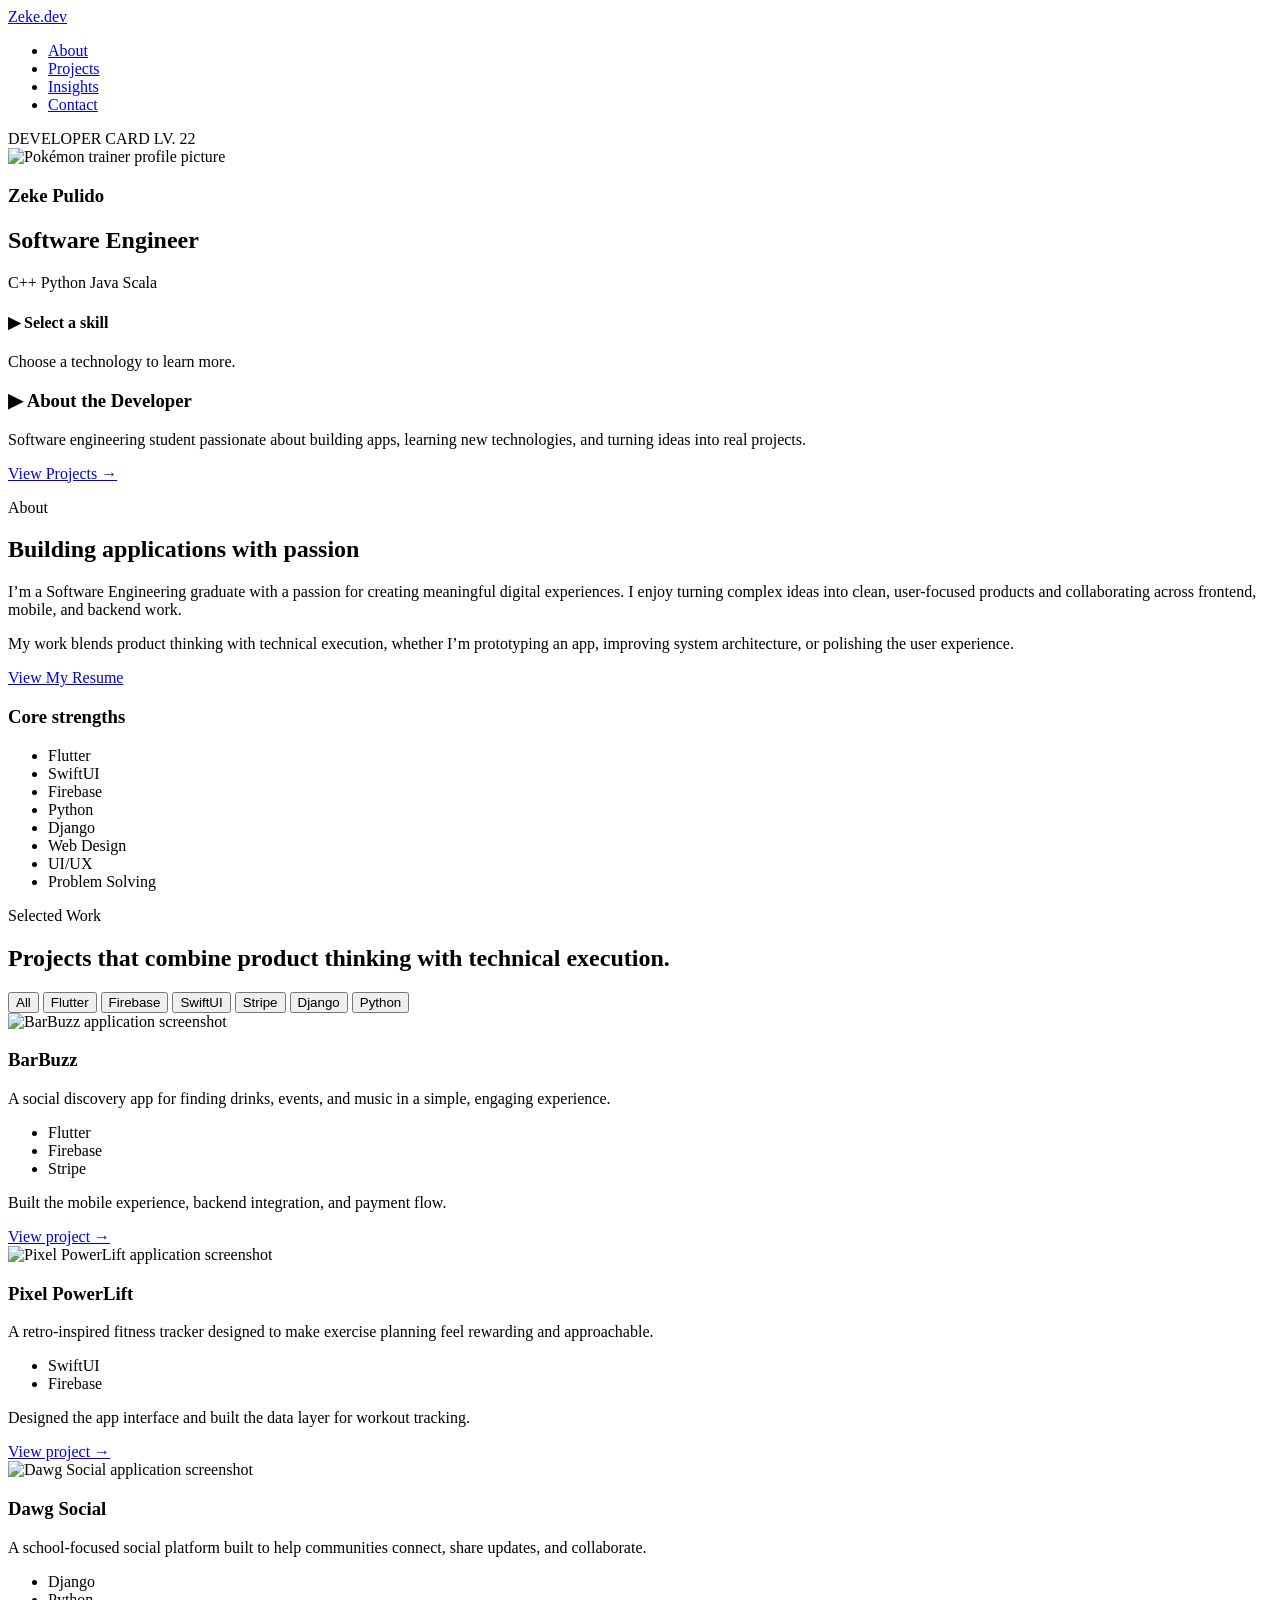
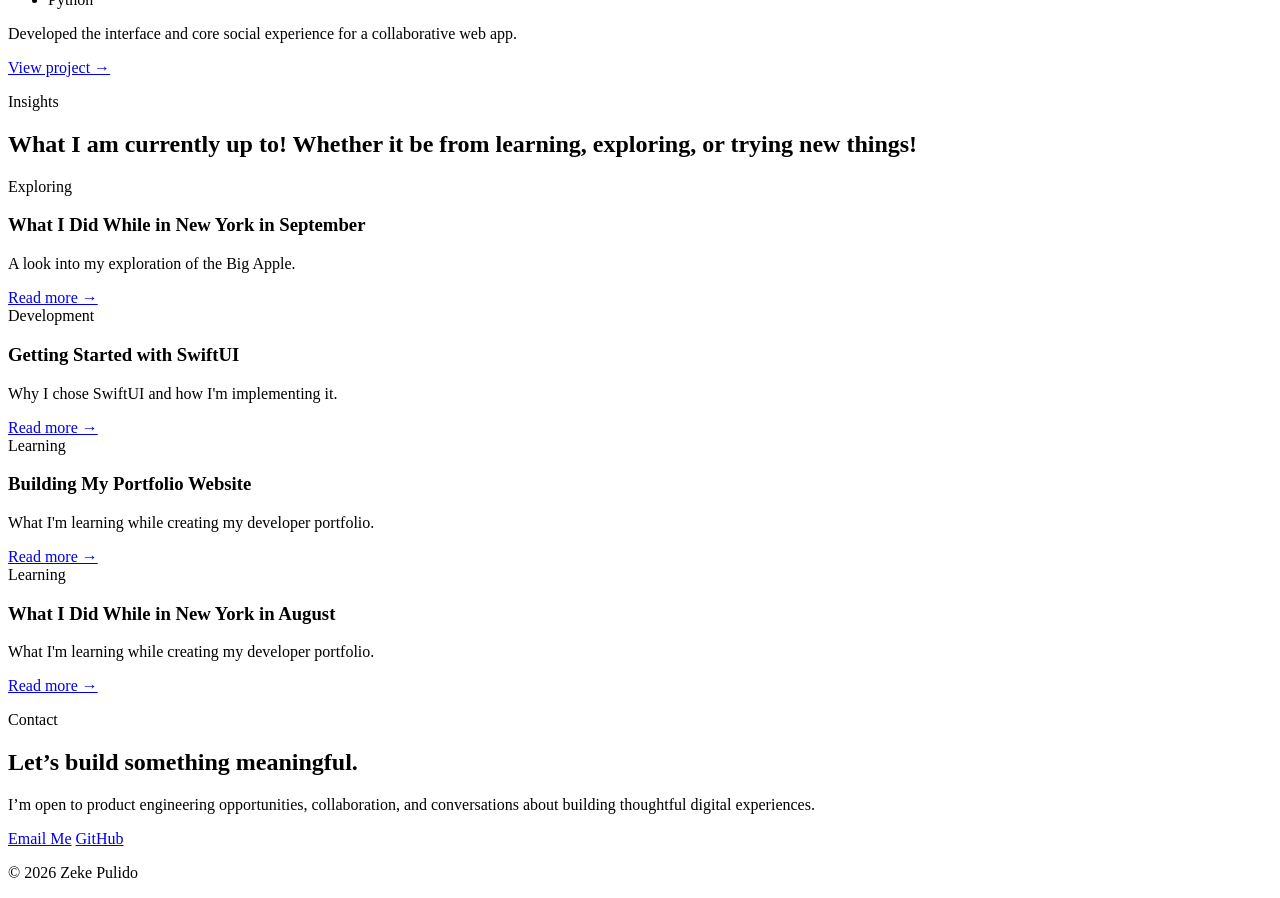
==== index.html @ 3db7ed85 "Updated blog portion" ====
<!DOCTYPE html>
<html lang="en">
<head>
    <meta charset="utf-8" />
    <meta name="viewport" content="width=device-width, initial-scale=1" />
    <title>Zeke Pulido | Portfolio</title>
    <meta
        name="description"
        content="Portfolio of Zeke Pulido, a software developer focused on building modern mobile and web experiences."
    />
    <link rel="stylesheet" href="css/style.css" />
    <link rel="preconnect" href="https://fonts.googleapis.com" />
    <link rel="preconnect" href="https://fonts.gstatic.com" crossorigin />
    <link href="https://fonts.googleapis.com/css2?family=Inter:wght@400;500;600;700;800&family=Press+Start+2P&display=swap" rel="stylesheet" />
</head>
<body>
    <header class="site-header">
        <nav class="nav container">
            <a href="#top" class="logo">Zeke.dev</a>
            <ul class="nav-links">
                <li><a href="#about">About</a></li>
                <li><a href="#projects">Projects</a></li>
                <li><a href="#insights">Insights</a></li>
                <li><a href="#contact">Contact</a></li>
            </ul>
        </nav>
    </header>

    <main id="top">
        <section class="hero">
    <div class="container">

        <div class="trainer-card">

            <div class="trainer-header">
                <span>DEVELOPER CARD</span>
                <span>LV. 22</span>
            </div>

            <section class="trainer-identity">

                <div class="trainer-image">
                    <img
                        src="images/trainer.png"
                        alt="Pokémon trainer profile picture"
                    />
                </div>

                <div class="trainer-info">
                    <h1>Zeke Pulido</h1>
                    <h2>Software Engineer</h2>
                </div>

            </section>

            <div class="trainer-skills">

                <span class="skill-badge" data-skill="cpp">C++</span>
                <span class="skill-badge" data-skill="python">Python</span>
                <span class="skill-badge" data-skill="java">Java</span>
                <span class="skill-badge" data-skill="scala">Scala</span>

            </div>

            <div class="skill-description">
                <h4 id="skill-name">▶ Select a skill</h4>
                <p id="skill-text">Choose a technology to learn more.</p>
            </div>

            <section class="trainer-about">

                <h3>▶ About the Developer</h3>

                <p>
                    Software engineering student passionate about building apps,
                    learning new technologies, and turning ideas into real projects.
                </p>
                <a href="#projects" class="button primary" id = "projects-button">
                    View Projects →
                </a>
            </section>
        </div>

    </div>
</section>

        <section id="about" class="section">
            <div class="container">
                <div class="section-heading">
                    <p class="eyebrow">About</p>
                    <h2>Building applications with passion</h2>
                </div>

                <div class="about-grid">
                    <div class="about-card">
                        <p>
                            I’m a Software Engineering graduate with a passion for creating meaningful
                            digital experiences. I enjoy turning complex ideas into clean, user-focused
                            products and collaborating across frontend, mobile, and backend work.
                        </p>
                        <p>
                            My work blends product thinking with technical execution, whether I’m
                            prototyping an app, improving system architecture, or polishing the user
                            experience.
                        </p>
                        <a href="resume.html" class="button secondary">View My Resume</a>
                    </div>

                    <div class="about-card accent-card">
                        <h3>Core strengths</h3>
                        <ul class="skill-list" aria-label="Skills list">
                            <li>Flutter</li>
                            <li>SwiftUI</li>
                            <li>Firebase</li>
                            <li>Python</li>
                            <li>Django</li>
                            <li>Web Design</li>
                            <li>UI/UX</li>
                            <li>Problem Solving</li>
                        </ul>
                    </div>
                </div>
            </div>
        </section>

        <section id="projects" class="section">
            <div class="container">
                <div class="section-heading centered">
                    <p class="eyebrow">Selected Work</p>
                    <h2>Projects that combine product thinking with technical execution.</h2>
                </div>

                <div class="project-filters" aria-label="Project filters">
                    <button class="filter-button active" type="button" data-filter="all">All</button>
                    <button class="filter-button" type="button" data-filter="flutter">Flutter</button>
                    <button class="filter-button" type="button" data-filter="firebase">Firebase</button>
                    <button class="filter-button" type="button" data-filter="swiftui">SwiftUI</button>
                    <button class="filter-button" type="button" data-filter="stripe">Stripe</button>
                    <button class="filter-button" type="button" data-filter="django">Django</button>
                    <button class="filter-button" type="button" data-filter="python">Python</button>
                </div>

                <div class="projects-container">
                    <article class="project-card" data-technologies="flutter firebase stripe">
                        <img src="images/Barbuzz.png" alt="BarBuzz application screenshot" class="project-image" />
                        <div class="project-content">
                            <h3>BarBuzz</h3>
                            <p>
                                A social discovery app for finding drinks, events, and music in a simple,
                                engaging experience.
                            </p>
                            <ul class="project-tech">
                                <li>Flutter</li>
                                <li>Firebase</li>
                                <li>Stripe</li>
                            </ul>
                            <p class="project-role">Built the mobile experience, backend integration, and payment flow.</p>
                            <a href="https://github.com/ZekePulido/BarBuzz" target="_blank" rel="noopener noreferrer">View project →</a>
                        </div>
                    </article>

                    <article class="project-card" data-technologies="swiftui firebase">
                        <img src="images/PixelPowerlift.png" alt="Pixel PowerLift application screenshot" class="project-image" />
                        <div class="project-content">
                            <h3>Pixel PowerLift</h3>
                            <p>A retro-inspired fitness tracker designed to make exercise planning feel rewarding and approachable.</p>
                            <ul class="project-tech">
                                <li>SwiftUI</li>
                                <li>Firebase</li>
                            </ul>
                            <p class="project-role">Designed the app interface and built the data layer for workout tracking.</p>
                            <a href="#" aria-label="Pixel PowerLift project">View project →</a>
                        </div>
                    </article>

                    <article class="project-card" data-technologies="django python">
                        <img src="images/frogButterfly.png" alt="Dawg Social application screenshot" class="project-image" />
                        <div class="project-content">
                            <h3>Dawg Social</h3>
                            <p>A school-focused social platform built to help communities connect, share updates, and collaborate.</p>
                            <ul class="project-tech">
                                <li>Django</li>
                                <li>Python</li>
                            </ul>
                            <p class="project-role">Developed the interface and core social experience for a collaborative web app.</p>
                            <a href="https://github.com/ZekePulido/IndependentLearningApp" target="_blank" rel="noopener noreferrer">View project →</a>
                        </div>
                    </article>
                </div>
            </div>
        </section>

        <section id="insights" class="section">
            <div class="container">
                <div class="section-heading">
                    <p class="eyebrow">Insights</p>
                    <h2>What I am currently up to! Whether it be from learning, exploring, or trying new things!</h2>
                </div>

                <div class="blog-container" id="blog-container">
                    <!-- Blog posts will be added here by JavaScript -->
                </div>
            </div>
        </section>

        <section id="contact" class="section contact-section">
            <div class="container contact-box">
                <p class="eyebrow">Contact</p>
                <h2>Let’s build something meaningful.</h2>
                <p>
                    I’m open to product engineering opportunities, collaboration, and conversations about building thoughtful digital experiences.
                </p>
                <div class="contact-actions">
                    <a href="mailto:hello@zeke.dev" class="button primary">Email Me</a>
                    <a href="https://github.com/ZekePulido" target="_blank" rel="noopener noreferrer" class="button secondary">GitHub</a>
                </div>
            </div>
        </section>
    </main>

    <footer class="site-footer">
        <div class="container">
            <p>© 2026 Zeke Pulido</p>
        </div>
    </footer>

    <script src="js/main.js"></script>
</body>
</html>
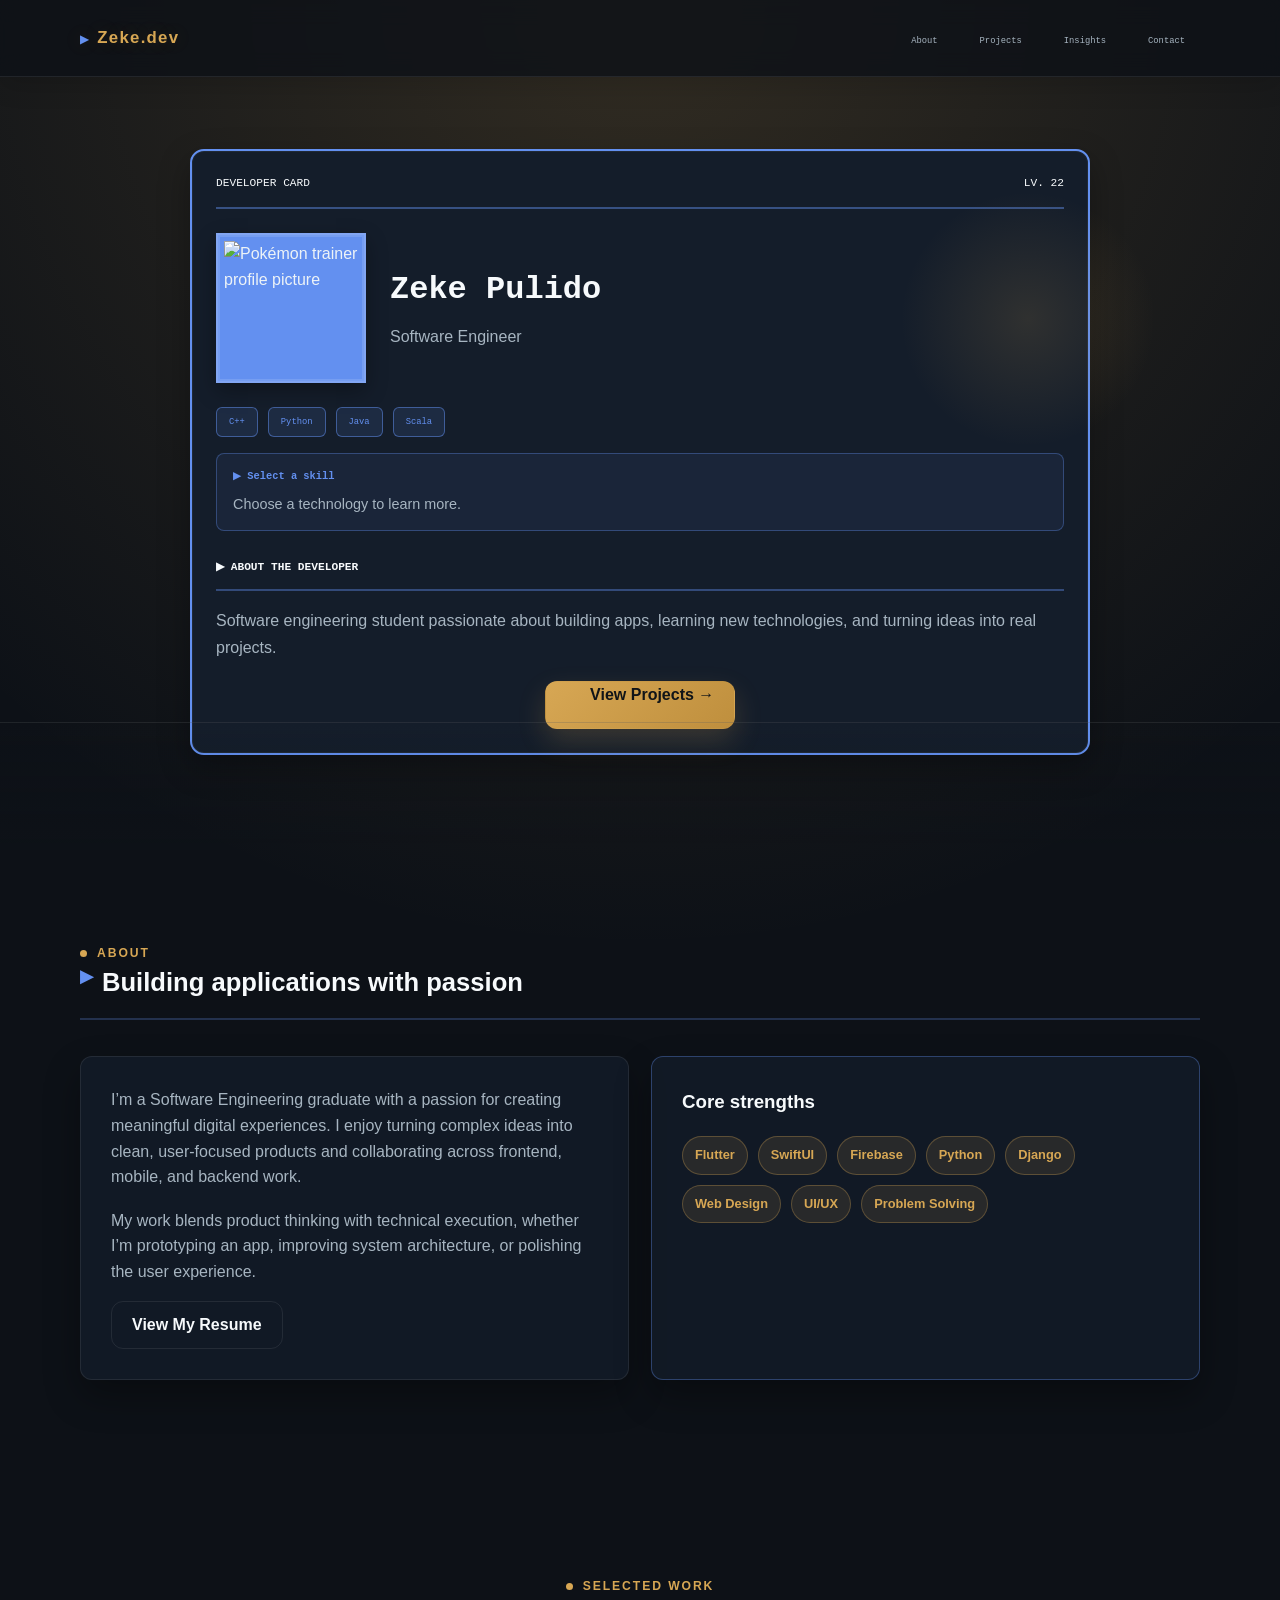
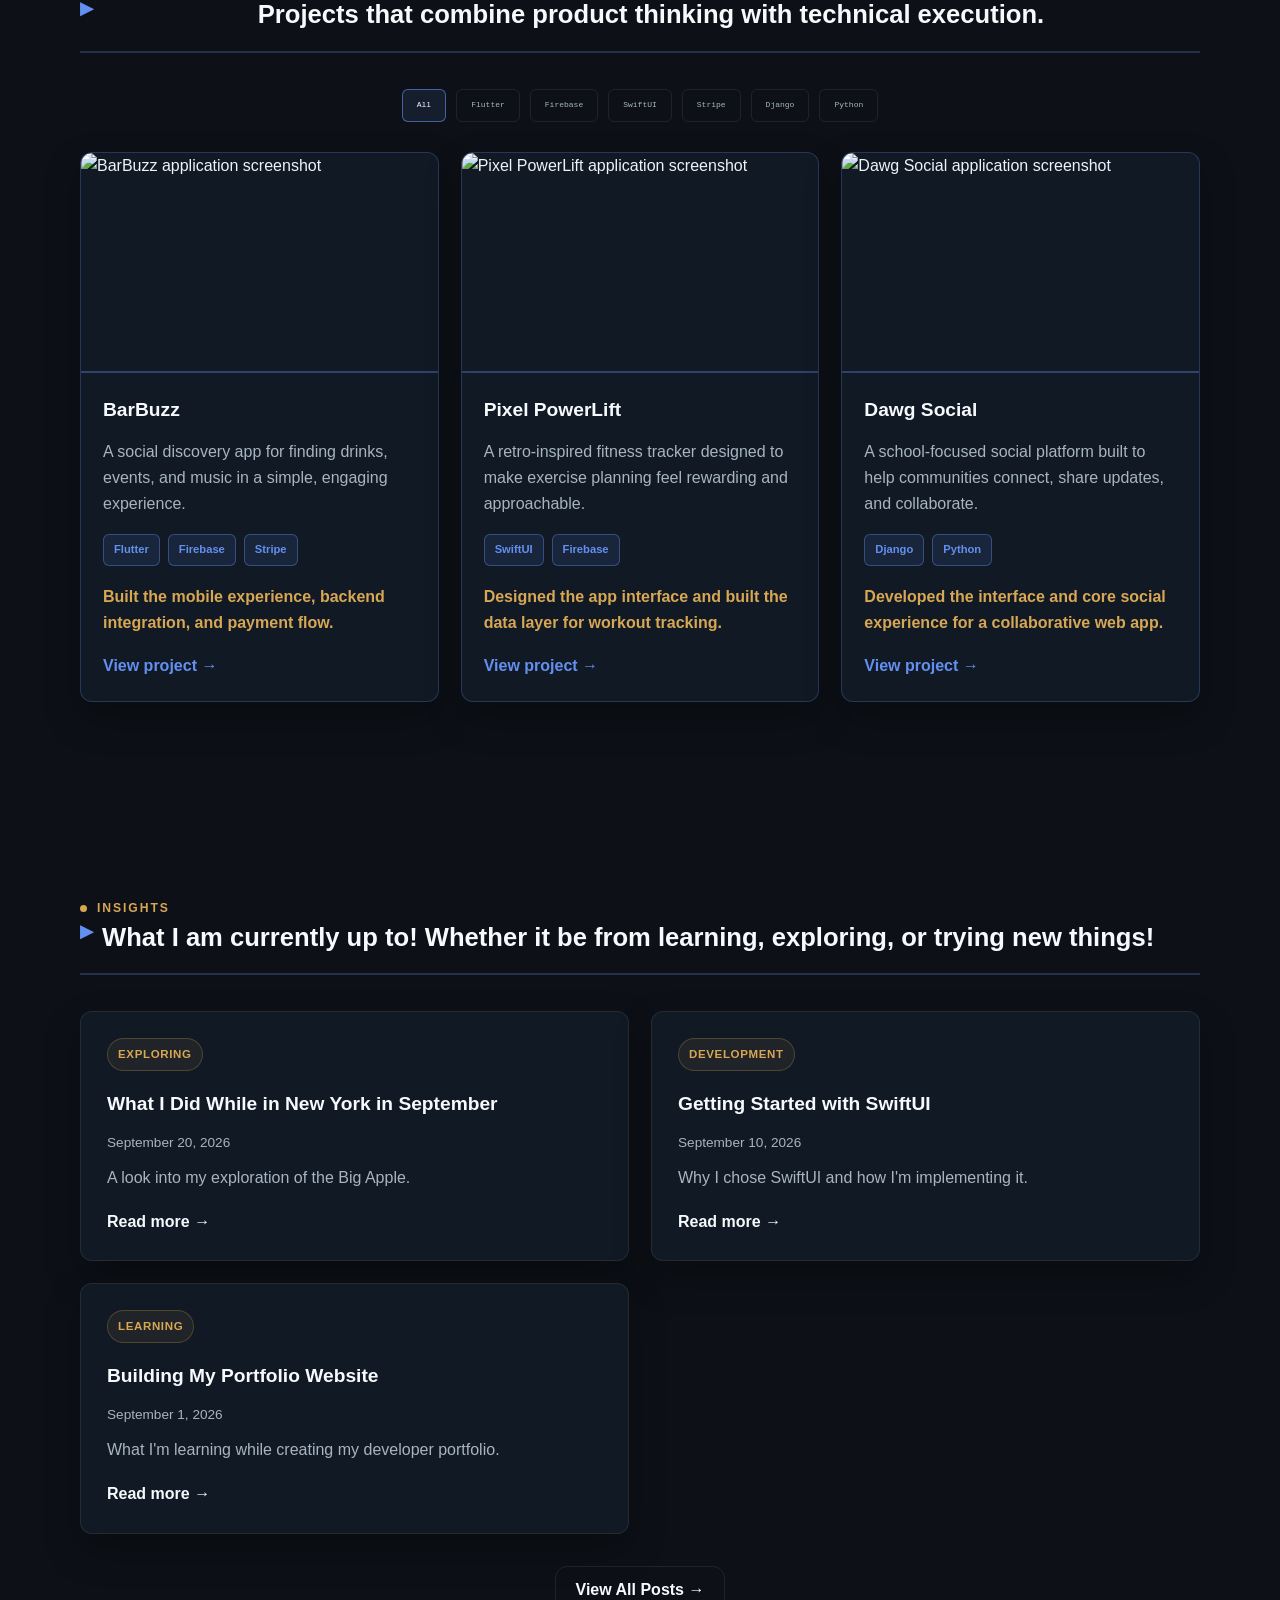
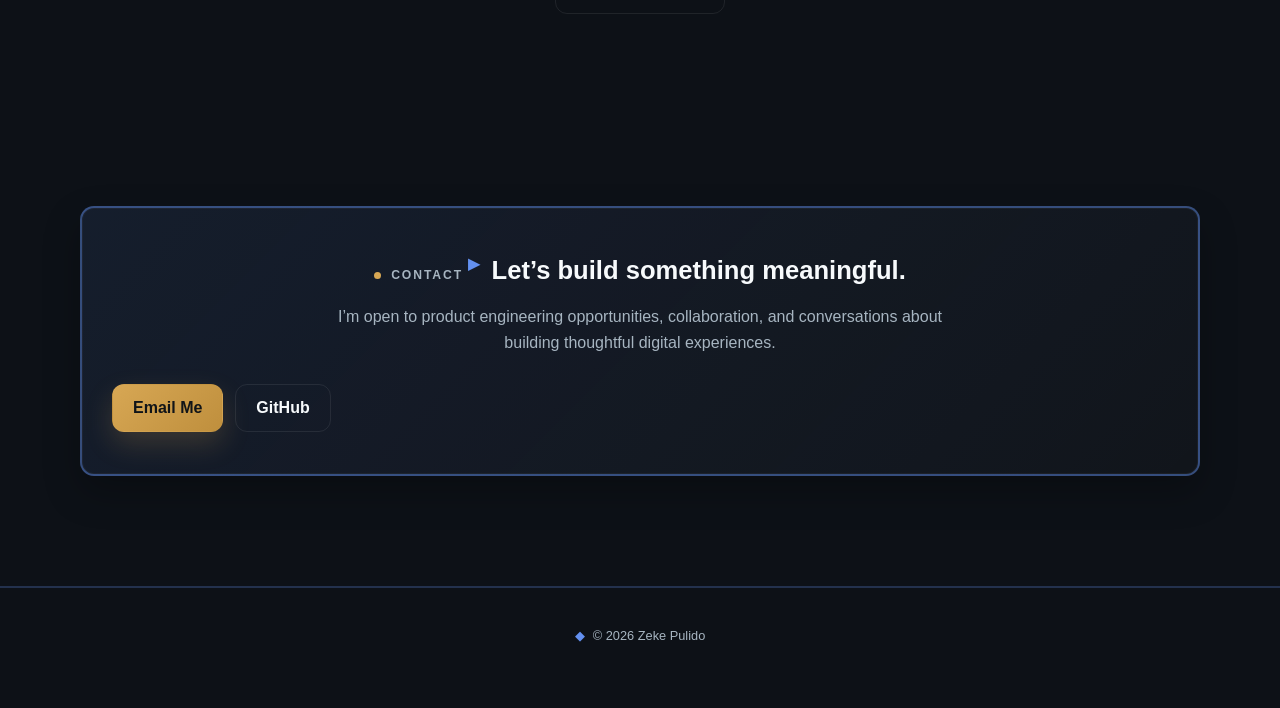
==== commit 0d07ef7e: "Updated blog logic" ====
--- a/index.html
+++ b/index.html
@@ -200,6 +200,11 @@
                 <div class="blog-container" id="blog-container">
                     <!-- Blog posts will be added here by JavaScript -->
                 </div>
+                <div class="blog-actions">
+                    <a href="blog/index.html" class="button secondary">
+                        View All Posts →
+                    </a>
+                </div>
             </div>
         </section>
 
@@ -224,7 +229,7 @@
         </div>
     </footer>
 
-    <script src="js/main.js"></script>
+    <script type="module" src="js/main.js"></script>
 </body>
 </html>
 
--- a/css/style.css
+++ b/css/style.css
@@ -0,0 +1,1085 @@
+:root {
+    --bg: #0d1117;
+    --bg-alt: #111a22;
+    --surface: #141d2a;
+    --surface-soft: #1a2431;
+    --line: rgba(255, 255, 255, 0.08);
+    --text: #edf3f7;
+    --text-strong: #f7fafc;
+    --muted: #a7b5c1;
+    --accent: #d7a754;
+    --accent-strong: #bf8f3d;
+    --accent-soft: rgba(215, 167, 84, 0.12);
+    --shadow: rgba(0, 0, 0, 0.32);
+}
+
+* {
+    box-sizing: border-box;
+}
+
+html {
+    scroll-behavior: smooth;
+}
+
+body {
+    margin: 0;
+    background: radial-gradient(circle at top, rgba(215, 167, 84, 0.18), transparent 24%), var(--bg);
+    color: var(--text);
+    font-family: "Inter", "Segoe UI", sans-serif;
+    line-height: 1.6;
+}
+
+a {
+    color: inherit;
+    text-decoration: none;
+}
+
+img {
+    display: block;
+    max-width: 100%;
+}
+
+button {
+    font: inherit;
+}
+
+.container {
+    width: min(1120px, calc(100% - 32px));
+    margin: 0 auto;
+}
+
+.section {
+    padding: 96px 0;
+}
+
+.site-header {
+    position: sticky;
+    top: 0;
+    z-index: 40;
+    backdrop-filter: blur(12px);
+    background: rgba(13, 17, 23, 0.8);
+    border-bottom: 1px solid var(--line);
+    box-shadow: 0 8px 24px rgba(0, 0, 0, 0.14);
+}
+
+.nav {
+    display: flex;
+    align-items: center;
+    justify-content: space-between;
+    gap: 20px;
+    min-height: 76px;
+}
+
+.logo {
+    position: relative;
+
+    color: var(--accent);
+    font-size: 1.05rem;
+    letter-spacing: 0.08rem;
+    font-weight: 800;
+    font-family: "Press Start 2P", sans-serif;
+
+    text-shadow: 0 0 18px rgba(215, 167, 84, 0.18);
+}
+
+.logo::before {
+    content: "▶";
+    margin-right: 8px;
+
+    color: #6390F0;
+    font-size: 0.7rem;
+}
+
+.nav-links {
+    display: flex;
+    align-items: center;
+    gap: 12px;
+    list-style: none;
+    margin: 0;
+    padding: 0;
+}
+
+.nav-links a {
+    color: var(--muted);
+    padding: 10px 14px;
+    border: 1px solid transparent;
+    border-radius: 6px;
+    transition: 0.2s ease;
+
+    font-family: "Press Start 2P", monospace;
+    font-size: 0.55rem;
+}
+
+.nav-links a:hover {
+    color: var(--text-strong);
+    background: rgba(99, 144, 240, 0.1);
+    border-color: rgba(99, 144, 240, 0.45);
+}
+
+.hero {
+    position: relative;
+    padding: 72px 0 88px;
+    overflow: hidden;
+}
+
+.hero::before {
+    content: "";
+    position: absolute;
+    inset: 12% 8% auto auto;
+    width: 300px;
+    height: 300px;
+    background: radial-gradient(circle, rgba(215, 167, 84, 0.14), transparent 60%);
+    border-radius: 50%;
+}
+
+.hero::after {
+    content: "";
+    position: absolute;
+    inset: auto 0 0 0;
+    height: 120px;
+    background: linear-gradient(to top, rgba(13, 17, 23, 0.2), transparent);
+    border-top: 1px solid var(--line);
+}
+
+.eyebrow {
+    display: inline-block;
+    margin: 0;
+    color: var(--accent);
+    font-size: 0.76rem;
+    font-weight: 700;
+    letter-spacing: 0.12rem;
+    text-transform: uppercase;
+}
+
+.eyebrow::before {
+    content: "";
+    display: inline-block;
+    width: 7px;
+    height: 7px;
+    margin-right: 10px;
+    border-radius: 50%;
+    background: var(--accent);
+    vertical-align: middle;
+}
+
+.section-heading h2,
+.page-header h1,
+.contact-box h2,
+.resume-card h2 {
+    font-family: "Press Start 2P", sans-serif;
+}
+
+.contact-actions {
+    display: flex;
+    align-items: center;
+    flex-wrap: wrap;
+    gap: 12px;
+    margin-top: 28px;
+}
+
+.button {
+    display: inline-flex;
+    align-items: center;
+    justify-content: center;
+    min-height: 48px;
+    padding: 0 20px;
+    border-radius: 12px;
+    border: 1px solid transparent;
+    font-weight: 700;
+    transition: 0.2s ease;
+}
+
+.button.primary {
+    background: linear-gradient(135deg, var(--accent), var(--accent-strong));
+    color: #101418;
+    box-shadow: 0 12px 28px rgba(215, 167, 84, 0.2);
+}
+
+.button.primary:hover {
+    transform: translateY(-2px);
+    box-shadow: 0 16px 32px rgba(215, 167, 84, 0.25);
+}
+
+.button.secondary {
+    background: transparent;
+    border-color: var(--line);
+    color: var(--text-strong);
+}
+
+.button.secondary:hover {
+    border-color: rgba(215, 167, 84, 0.5);
+    background: rgba(215, 167, 84, 0.06);
+}
+
+.section-heading {
+    margin-bottom: 36px;
+    padding-bottom: 18px;
+    border-bottom: 2px solid rgba(99, 144, 240, 0.25);
+}
+
+.section-heading h2 {
+    position: relative;
+    padding-left: 22px;
+}
+
+.section-heading h2::before {
+    content: "▶";
+
+    position: absolute;
+    left: 0;
+    top: 0;
+
+    color: #6390F0;
+    font-size: 0.65em;
+}
+
+.section-heading.centered {
+    text-align: center;
+}
+
+.section-heading h2,
+.contact-box h2,
+.page-header h1 {
+    margin: 0;
+    color: var(--text-strong);
+    font-size: clamp(1.5rem, 2vw, 2.5rem);
+    line-height: 1.4;
+}
+
+.about-grid,
+.resume-layout {
+    display: grid;
+    grid-template-columns: repeat(2, minmax(0, 1fr));
+    gap: 22px;
+}
+
+.about-card,
+.resume-card,
+.blog-card,
+.project-card {
+    background: rgba(20, 29, 42, 0.78);
+    border: 1px solid var(--line);
+    border-radius: 12px;
+    box-shadow: 0 16px 36px var(--shadow);
+}
+
+.about-card {
+    padding: 30px;
+}
+
+.about-card p {
+    margin-top: 0;
+    color: var(--muted);
+}
+
+.about-card p + p {
+    margin-top: 18px;
+}
+
+.accent-card {
+    border-color: rgba(99, 144, 240, 0.35);
+}
+
+.accent-card h3 {
+    margin-top: 0;
+    color: var(--text-strong);
+}
+
+.skill-list {
+    list-style: none;
+    display: flex;
+    flex-wrap: wrap;
+    gap: 10px;
+    padding: 0;
+    margin: 18px 0 0;
+}
+
+.skill-list li {
+    border: 1px solid rgba(215, 167, 84, 0.3);
+    background: var(--accent-soft);
+    color: var(--accent);
+    border-radius: 999px;
+    padding: 8px 12px;
+    font-size: 0.8rem;
+    font-weight: 600;
+}
+
+.project-filters {
+    display: flex;
+    flex-wrap: wrap;
+    justify-content: center;
+    gap: 10px;
+    margin-bottom: 30px;
+}
+
+.filter-button {
+    background: transparent;
+    color: var(--muted);
+
+    border: 1px solid var(--line);
+    border-radius: 6px;
+
+    padding: 9px 14px;
+
+    cursor: pointer;
+
+    font-family: "Press Start 2P", monospace;
+    font-size: 0.5rem;
+
+    transition: 0.2s ease;
+}
+
+.filter-button:hover,
+.filter-button.active {
+    background: rgba(99, 144, 240, 0.1);
+    border-color: rgba(99, 144, 240, 0.6);
+    color: var(--text-strong);
+}
+
+.projects-container {
+    display: grid;
+    grid-template-columns: repeat(3, minmax(0, 1fr));
+    gap: 22px;
+}
+
+#projects-button {
+    display: block;
+    width: fit-content;
+    margin: 20px auto 0;
+
+    transition: transform 0.2s ease, box-shadow 0.2s ease;
+}
+
+#projects-button:hover {
+    transform: translateY(-3px);
+    box-shadow: 0 8px 20px rgba(99, 144, 240, 0.25);
+}
+
+#projects-button:active {
+    transform: translateY(1px);
+    box-shadow: 0 2px 8px rgba(99, 144, 240, 0.2);
+}
+
+#projects-button::before {
+    content: "▶";
+
+    margin-right: 8px;
+
+    color: #6390F0;
+
+    opacity: 0;
+    transition: opacity 0.2s ease;
+}
+
+#projects-button:hover::before {
+    opacity: 1;
+}
+
+.project-card {
+    overflow: hidden;
+
+    border-color: rgba(99, 144, 240, 0.25);
+
+    transition:
+        transform 0.2s ease,
+        border-color 0.2s ease,
+        box-shadow 0.2s ease;
+}
+
+.project-card:hover {
+    transform: translateY(-4px);
+
+    border-color: #6390F0;
+
+    box-shadow:
+        0 20px 40px rgba(0, 0, 0, 0.25),
+        0 0 20px rgba(99, 144, 240, 0.08);
+}
+
+.project-card.hidden {
+    display: none;
+}
+
+.project-image {
+    width: 100%;
+    height: 220px;
+
+    object-fit: contain;
+
+    border-bottom: 2px solid rgba(99, 144, 240, 0.35);
+
+    image-rendering: auto;
+}
+
+.project-card:hover .project-image {
+    filter: brightness(1.08);
+}
+
+.project-content {
+    padding: 22px;
+}
+
+.project-card h3 {
+    margin: 0;
+    color: var(--text-strong);
+    font-size: 1.2rem;
+}
+
+.project-card p {
+    margin: 14px 0 0;
+    color: var(--muted);
+}
+
+.project-tech {
+    list-style: none;
+    display: flex;
+    flex-wrap: wrap;
+    gap: 8px;
+    padding: 0;
+    margin: 18px 0;
+}
+
+.project-tech li {
+    border-radius: 6px;
+
+    border: 1px solid rgba(99, 144, 240, 0.4);
+    background: rgba(99, 144, 240, 0.1);
+
+    color: #6390F0;
+
+    padding: 6px 10px;
+
+    font-size: 0.7rem;
+    font-weight: 700;
+}
+
+.project-role {
+    color: var(--accent) !important;
+    font-weight: 700;
+}
+
+.project-card a {
+    display: inline-block;
+    margin-top: 18px;
+
+    color: #6390F0;
+    font-weight: 700;
+
+    transition: 0.2s ease;
+}
+
+.project-card a:hover {
+    color: var(--text-strong);
+    transform: translateX(4px);
+}
+
+.blog-container {
+    display: grid;
+    grid-template-columns: repeat(2, minmax(0, 1fr));
+    gap: 22px;
+}
+
+.blog-card {
+    padding: 26px;
+}
+
+.meta-tag {
+    display: inline-flex;
+    margin-bottom: 18px;
+    background: rgba(215, 167, 84, 0.08);
+    border: 1px solid rgba(215, 167, 84, 0.25);
+    border-radius: 999px;
+    color: var(--accent);
+    padding: 6px 10px;
+    font-size: 0.72rem;
+    font-weight: 700;
+    letter-spacing: 0.04rem;
+    text-transform: uppercase;
+}
+
+.blog-card h3 {
+    margin: 0;
+    color: var(--text-strong);
+    font-size: 1.2rem;
+}
+
+.blog-card p {
+    margin: 12px 0 0;
+    color: var(--muted);
+}
+
+.blog-card a {
+    display: inline-block;
+    margin-top: 18px;
+    color: var(--text-strong);
+    font-weight: 700;
+    transition: 0.2s ease;
+}
+
+.blog-card a:hover {
+    color: var(--accent);
+    transform: translateX(4px);
+}
+
+.contact-section {
+    padding-bottom: 110px;
+}
+
+.contact-box {
+    position: relative;
+
+    background:
+        linear-gradient(
+            135deg,
+            rgba(99, 144, 240, 0.1),
+            rgba(255, 255, 255, 0.02)
+        );
+
+    border: 2px solid rgba(99, 144, 240, 0.45);
+    border-radius: 14px;
+
+    padding: 42px 30px;
+
+    text-align: center;
+
+    box-shadow:
+        0 16px 36px rgba(0, 0, 0, 0.25),
+        inset 0 0 0 1px rgba(255, 255, 255, 0.04);
+}
+
+.contact-box h2 {
+    position: relative;
+    display: inline-block;
+    padding-left: 24px;
+}
+
+.contact-box h2::before {
+    content: "▶";
+
+    position: absolute;
+    left: 0;
+    top: 0;
+
+    color: #6390F0;
+    font-size: 0.6em;
+}
+
+.contact-box p {
+    max-width: 660px;
+    margin: 16px auto 0;
+    color: var(--muted);
+}
+
+.page-header {
+    padding-top: 64px;
+    padding-bottom: 30px;
+}
+
+.container.narrow {
+    max-width: 760px;
+}
+
+.resume-layout {
+    grid-template-columns: 1fr;
+}
+
+.resume-card {
+    padding: 28px;
+}
+
+.resume-card h2 {
+    margin: 0;
+    font-size: 1.1rem;
+    color: var(--text-strong);
+}
+
+.resume-card p {
+    margin: 16px 0 0;
+    color: var(--muted);
+}
+
+.resume-item {
+    display: grid;
+    gap: 10px;
+}
+
+.resume-item + .resume-item {
+    margin-top: 22px;
+}
+
+.resume-item h3 {
+    margin: 0;
+    font-size: 1.1rem;
+    color: var(--text-strong);
+}
+
+.resume-item ul {
+    margin: 0;
+    padding-left: 18px;
+    color: var(--muted);
+}
+
+.resume-item li + li {
+    margin-top: 8px;
+}
+
+.meta {
+    color: var(--accent) !important;
+    font-weight: 700;
+}
+
+.site-footer {
+    border-top: 2px solid rgba(99, 144, 240, 0.25);
+
+    padding: 26px 0 48px;
+
+    color: var(--muted);
+
+    text-align: center;
+
+    font-size: 0.8rem;
+}
+
+.site-footer p::before {
+    content: "◆";
+
+    margin-right: 8px;
+
+    color: #6390F0;
+}
+
+.blog-card.kanto {
+    border-top: 4px solid #EE8130;
+}
+
+.blog-card.hoenn {
+    border-top: 4px solid #6390F0;
+}
+
+.blog-card.kanto .meta-tag {
+    background: rgba(238, 129, 48, 0.12);
+    border-color: rgba(238, 129, 48, 0.4);
+    color: #EE8130;
+}
+
+.blog-card.hoenn .meta-tag {
+    background: rgba(99, 144, 240, 0.12);
+    border-color: rgba(99, 144, 240, 0.4);
+    color: #6390F0;
+}
+
+.trainer-card {
+    max-width: 900px;
+    margin: 0 auto;
+    padding: 24px;
+    background: var(--surface);
+    border: 2px solid #6390F0;
+    border-radius: 14px;
+    box-shadow:
+        0 12px 32px rgba(0, 0, 0, 0.3),
+        inset 0 0 0 1px rgba(255, 255, 255, 0.05);
+}
+
+.skill-description {
+    margin-top: 16px;
+    padding: 14px 16px;
+
+    background: rgba(99, 144, 240, 0.08);
+
+    border: 1px solid rgba(99, 144, 240, 0.35);
+    border-radius: 8px;
+
+    color: var(--muted);
+    font-size: 0.9rem;
+}
+
+.skill-description span {
+    color: #6390F0;
+}
+
+.skill-description h4 {
+    margin: 0 0 8px;
+    color: #6390F0;
+    font-family: "Press Start 2P", monospace;
+    font-size: 0.65rem;
+    line-height: 1.6;
+    transition: color 0.2s ease;
+}
+
+.skill-description p {
+    margin: 0;
+    color: var(--muted);
+    line-height: 1.6;
+}
+
+.skill-description.has-selection {
+    border-color: rgba(99, 144, 240, 0.6);
+    background: rgba(99, 144, 240, 0.12);
+}
+
+.trainer-header {
+    display: flex;
+    justify-content: space-between;
+    align-items: center;
+
+    margin-bottom: 24px;
+    padding-bottom: 14px;
+
+    border-bottom: 2px solid rgba(99, 144, 240, 0.45);
+
+    font-family: "Press Start 2P", monospace;
+    font-size: 0.7rem;
+
+    color: var(--text-strong);
+}
+
+
+.trainer-identity {
+    display: flex;
+    align-items: center;
+    gap: 24px;
+}
+
+
+.trainer-image {
+    flex-shrink: 0;
+
+    width: 150px;
+    height: 150px;
+
+    padding: 6px;
+
+    background: #6390F0;
+    border: 2px solid rgba(255, 255, 255, 0.2);
+
+    box-shadow:
+        0 8px 20px rgba(0, 0, 0, 0.3),
+        inset 0 0 0 2px rgba(255, 255, 255, 0.12);
+}
+
+.trainer-image img {
+    width: 100%;
+    height: 100%;
+
+    object-fit: contain;
+    object-position: center;
+
+    display: block;
+
+    image-rendering: pixelated;
+}
+
+.trainer-info {
+    min-width: 0;
+}
+
+.trainer-info h1 {
+    margin: 0;
+
+    color: var(--text-strong);
+
+    font-family: "Press Start 2P", monospace;
+    font-size: clamp(1.4rem, 3vw, 2rem);
+    line-height: 1.5;
+}
+
+.trainer-info h2 {
+    margin: 10px 0 0;
+
+    color: var(--muted);
+
+    font-size: 1rem;
+    font-weight: 500;
+}
+
+.trainer-skills {
+    display: flex;
+    flex-wrap: wrap;
+    gap: 10px;
+
+    margin-top: 24px;
+}
+
+.skill-badge {
+    padding: 7px 12px;
+
+    border: 1px solid rgba(99, 144, 240, 0.5);
+    border-radius: 6px;
+
+    background: rgba(99, 144, 240, 0.12);
+
+    color: #6390F0;
+
+    font-family: "Press Start 2P", monospace;
+    font-size: 0.55rem;
+
+    transition: 0.2s ease;
+}
+
+.skill-badge:hover {
+    background: rgba(99, 144, 240, 0.2);
+    border-color: #6390F0;
+    transform: translateY(-2px);
+}
+
+.skill-badge.selected {
+    background: #6390F0;
+    color: #0d1117;
+    border-color: #6390F0;
+    box-shadow: 0 0 14px rgba(99, 144, 240, 0.3);
+}
+
+.skill-badge.selected::before {
+    content: "▶";
+    margin-right: 6px;
+}
+
+.trainer-about {
+    margin-top: 28px;
+}
+
+.trainer-about h3 {
+    margin: 0;
+    padding-bottom: 12px;
+
+    border-bottom: 2px solid rgba(99, 144, 240, 0.4);
+
+    color: var(--text-strong);
+
+    font-family: "Press Start 2P", monospace;
+    font-size: 0.7rem;
+
+    text-transform: uppercase;
+}
+
+.trainer-about p {
+    margin: 16px 0 0;
+
+    color: var(--muted);
+    line-height: 1.7;
+}
+
+.blog-post {
+    max-width: 800px;
+    margin: 0 auto;
+    padding: 40px;
+    background: var(--surface);
+    border: 2px solid rgba(99, 144, 240, 0.4);
+    border-radius: 12px;
+    box-shadow: 0 16px 36px var(--shadow);
+}
+
+.blog-post .eyebrow {
+    margin-bottom: 16px;
+    color: #6390F0;
+    font-family: "Press Start 2P", monospace;
+    font-size: 0.55rem;
+}
+
+.blog-post h1 {
+    margin: 0;
+    color: var(--text-strong);
+    font-size: clamp(1.8rem, 4vw, 2.8rem);
+    line-height: 1.4;
+}
+
+.blog-date {
+    margin-top: 16px;
+    color: var(--muted);
+    font-size: 0.85rem;
+}
+
+.blog-post-content {
+    margin-top: 32px;
+    padding-top: 24px;
+    border-top: 1px solid var(--line);
+}
+
+.blog-post-content h2 {
+    margin: 32px 0 12px;
+    color: var(--text-strong);
+    font-size: 1.5rem;
+}
+
+.blog-post-content p {
+    margin: 0 0 20px;
+    color: var(--muted);
+    font-size: 1rem;
+    line-height: 1.8;
+}
+
+.blog-back {
+    display: inline-block;
+    margin-bottom: 32px;
+    color: #6390F0;
+    font-size: 0.85rem;
+    font-weight: 700;
+    text-decoration: none;
+    transition: color 0.2s ease, transform 0.2s ease;
+}
+
+.blog-back:hover {
+    color: var(--text-strong);
+    transform: translateX(-4px);
+}
+
+.blog-actions {
+    display: flex;
+    justify-content: center;
+    margin-top: 32px;
+}
+
+.blog-date {
+    margin-top: 16px;
+    color: var(--muted);
+    font-size: 0.85rem;
+}
+
+@media (max-width: 900px) {
+    .about-grid,
+    .projects-container,
+    .blog-container {
+        grid-template-columns: 1fr;
+    }
+
+    .trainer-card {
+        padding: 20px;
+    }
+
+    .trainer-header {
+        flex-direction: column;
+        align-items: flex-start;
+        gap: 8px;
+    }
+
+    .trainer-identity {
+        flex-direction: column;
+        align-items: center;
+        text-align: center;
+    }
+
+    .trainer-info {
+        width: 100%;
+    }
+}
+
+@media (max-width: 700px) {
+    .nav {
+        flex-direction: column;
+        justify-content: center;
+        padding: 18px 0;
+    }
+
+    .nav-links {
+        flex-wrap: wrap;
+        justify-content: center;
+    }
+
+    .nav-links a {
+        padding: 8px 10px;
+    }
+
+    .section {
+        padding: 72px 0;
+    }
+
+    .hero {
+        padding-top: 48px;
+        padding-bottom: 64px;
+    }
+
+    .button {
+        width: 100%;
+    }
+
+    .contact-actions {
+        flex-direction: column;
+        align-items: stretch;
+    }
+
+    .about-card,
+    .resume-card,
+    .blog-card,
+    .contact-box {
+        padding-left: 20px;
+        padding-right: 20px;
+    }
+
+    .project-filters {
+        gap: 8px;
+    }
+
+    .filter-button {
+        flex: 1 1 calc(50% - 8px);
+        min-width: 0;
+    }
+
+    .trainer-card {
+        padding: 18px 16px;
+    }
+
+    .trainer-header {
+        font-size: 0.6rem;
+    }
+
+    .trainer-image {
+        width: 130px;
+        height: 130px;
+    }
+
+    .trainer-info h1 {
+        font-size: clamp(1.1rem, 7vw, 1.8rem);
+    }
+
+    .trainer-skills {
+        justify-content: center;
+    }
+
+    .skill-badge {
+        font-size: 0.5rem;
+    }
+
+    .blog-card,
+    .project-content,
+    .about-card {
+        padding-left: 18px;
+        padding-right: 18px;
+    }
+
+    .blog-post {
+        padding: 24px 20px;
+    }
+
+    .blog-post .eyebrow {
+        font-size: 0.45rem;
+    }
+
+    .blog-post h1 {
+        font-size: 1.7rem;
+    }
+
+    .blog-post-content h2 {
+        font-size: 1.25rem;
+    }
+}
+
+@media (max-width: 480px) {
+    .container {
+        width: min(100% - 20px, 1120px);
+    }
+
+    .nav-links {
+        width: 100%;
+    }
+
+    .nav-links li {
+        flex: 1 1 50%;
+        text-align: center;
+    }
+
+    .section-heading h2,
+    .contact-box h2,
+    .page-header h1 {
+        font-size: clamp(1.2rem, 6vw, 1.8rem);
+    }
+}
